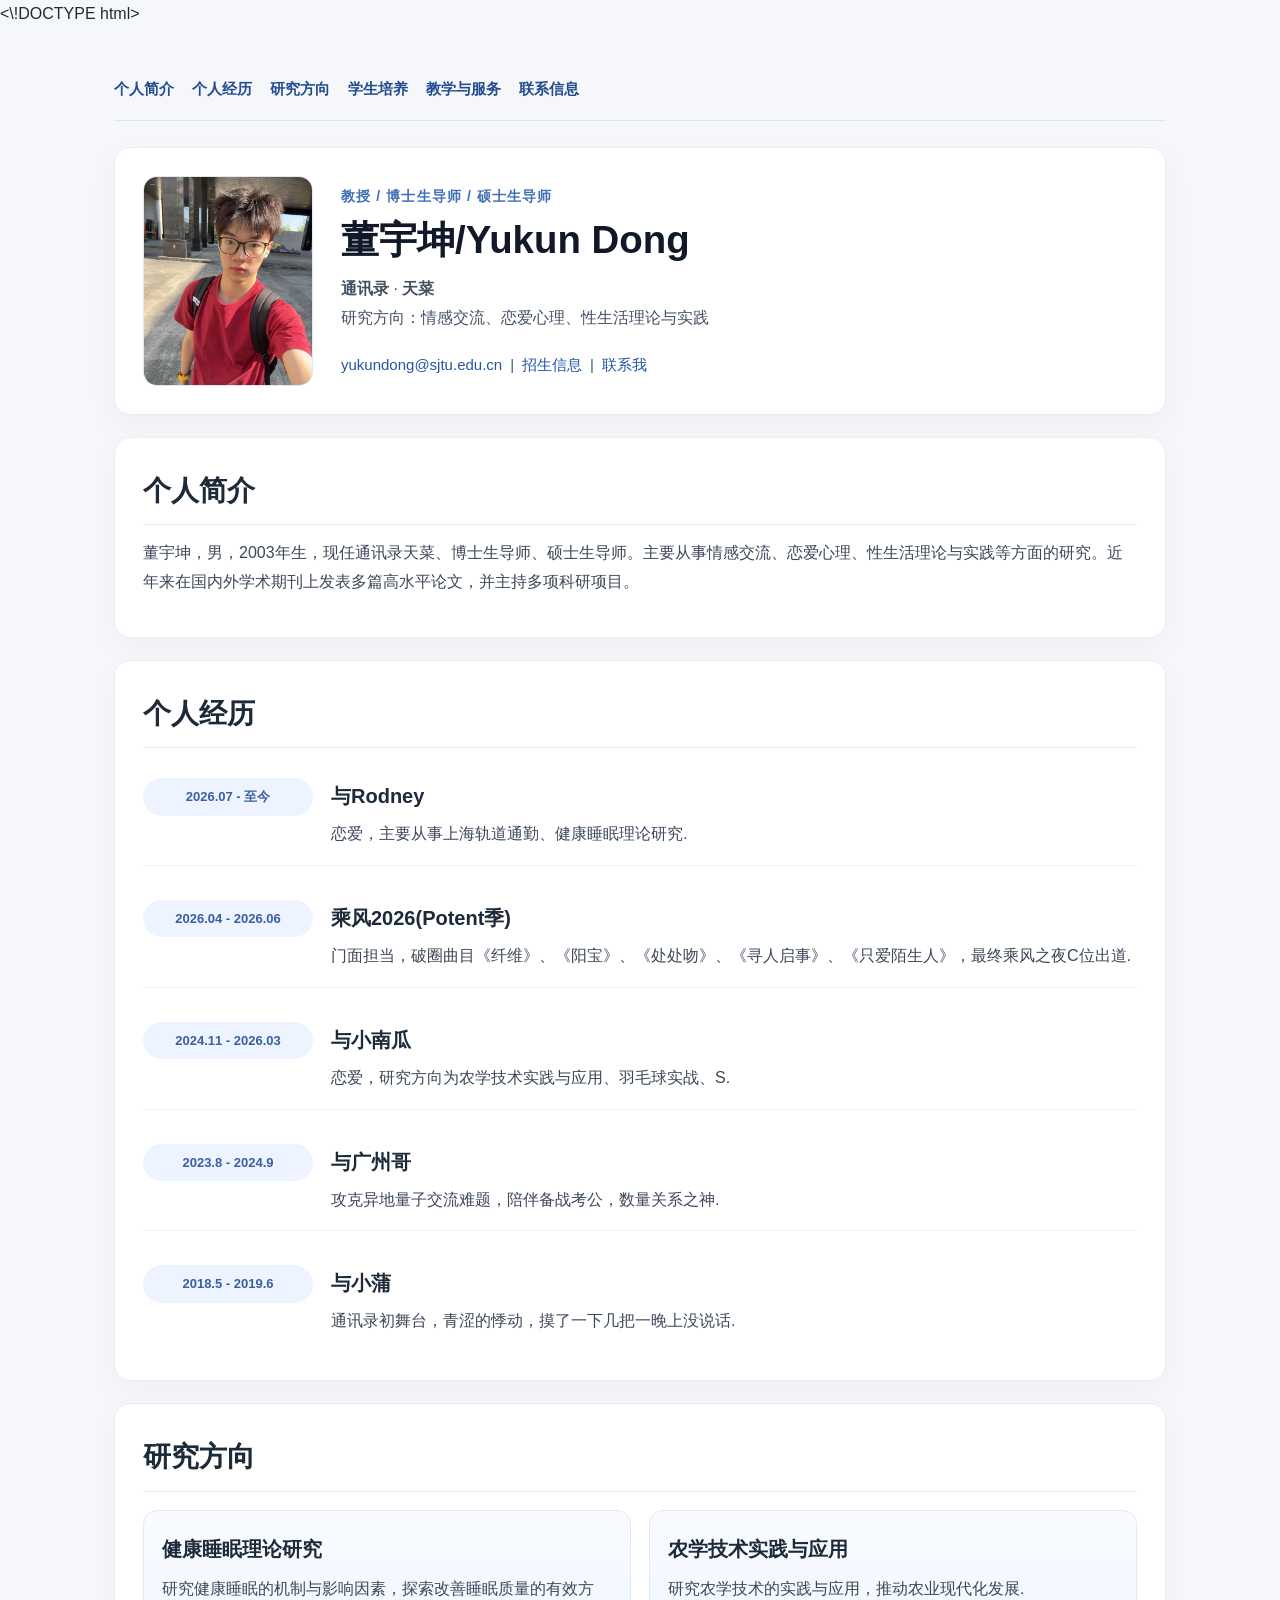
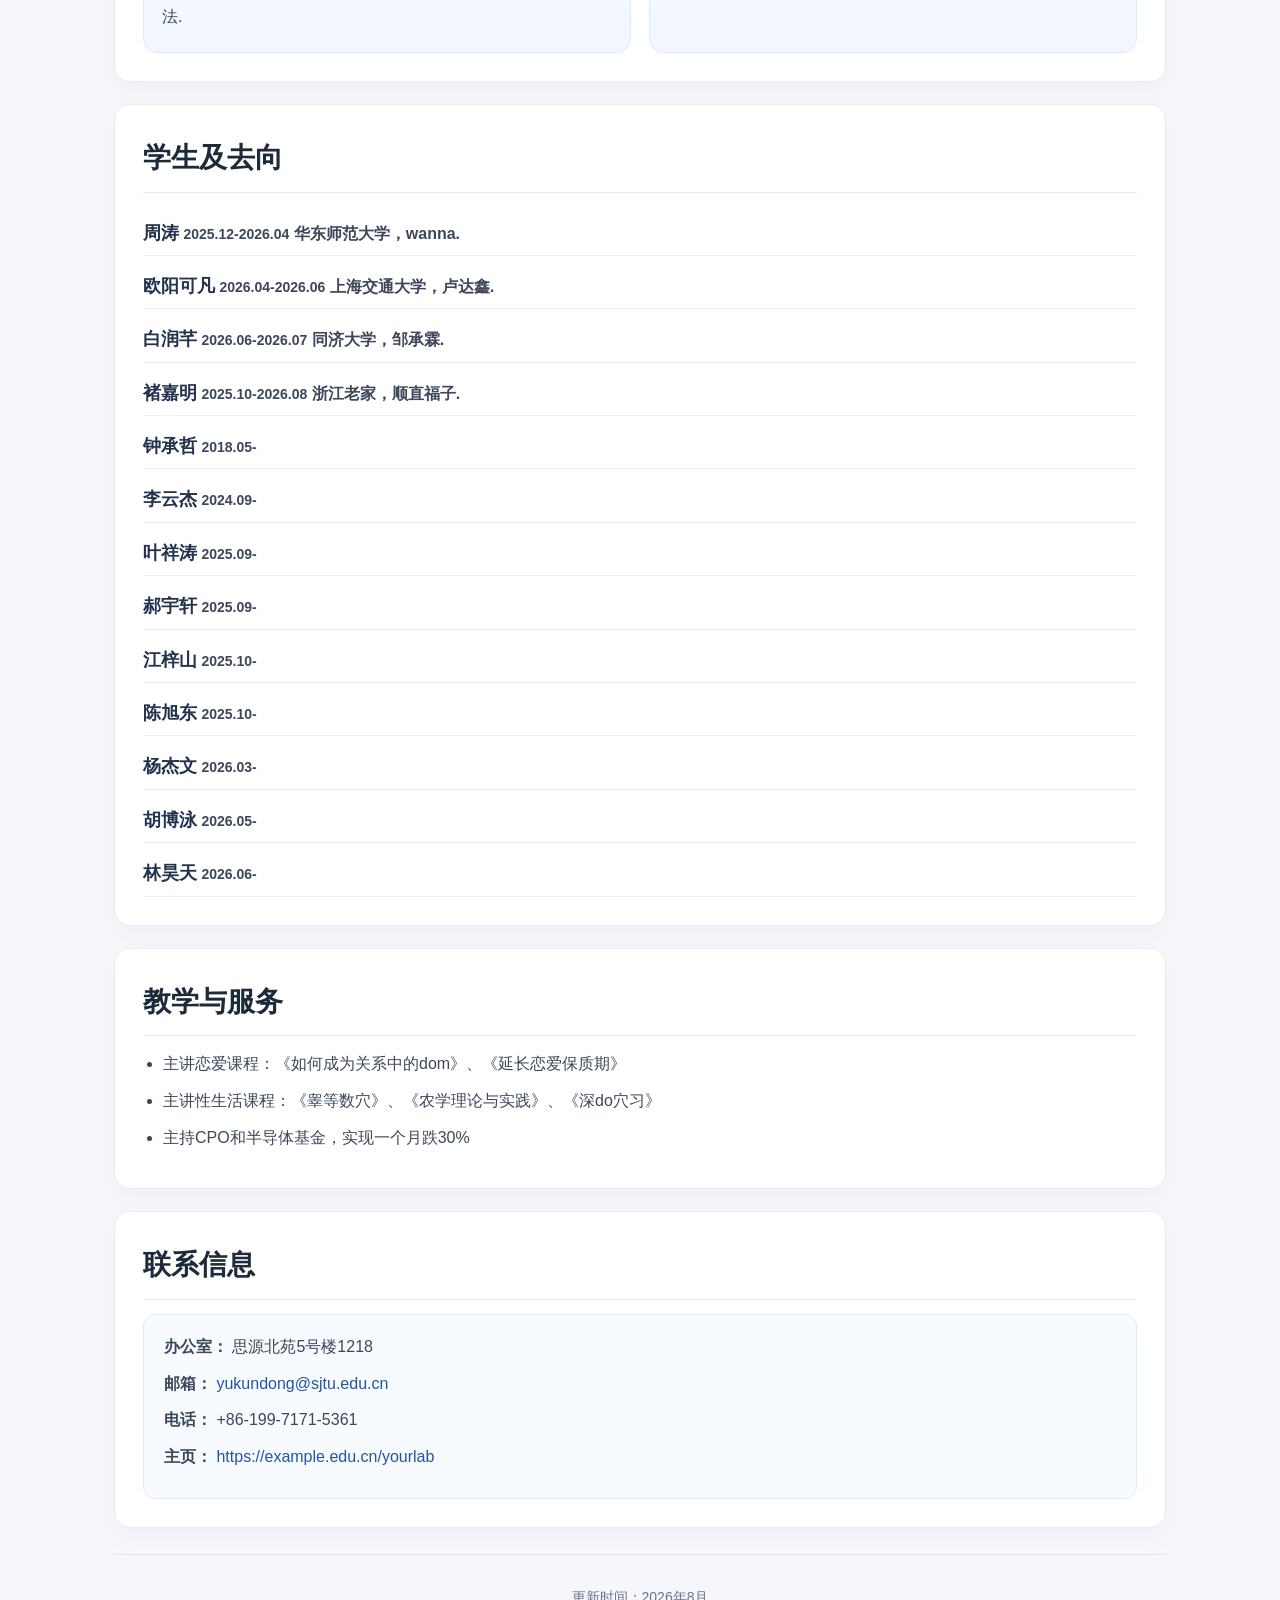
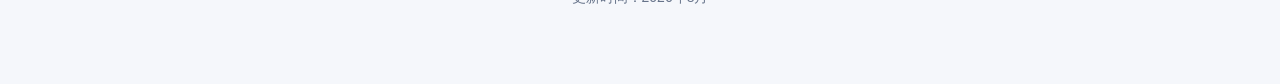
==== index.html @ f05d46c2 "Add files via upload" ====
<\!DOCTYPE html>
<html lang="zh-CN">
<head>
  <meta charset="UTF-8">
  <meta name="viewport" content="width=device-width, initial-scale=1.0">
  <title>导师主页 | 研究生导师</title>
  <link rel="stylesheet" href="style.css">
</head>
<body>
  <div class="container">
    <nav class="main-nav">
      <a href="#about">个人简介</a>
      <a href="#experience">个人经历</a>
      <a href="#research">研究方向</a>
      <a href="#students">学生培养</a>
      <a href="#teaching">教学与服务</a>
      <a href="#contact">联系信息</a>
    </nav>

    <section class="profile" id="about">
      <img src="photo.jpg" class="profile-photo" alt="导师头像">

      <div class="profile-info">
        <p class="profile-tag">教授 / 博士生导师 / 硕士生导师</p>
        <h1>董宇坤/Yukun Dong</h1>
        <p class="profile-meta">
          <strong>通讯录</strong> · <strong>天菜</strong><br>
          研究方向：情感交流、恋爱心理、性生活理论与实践
        </p>

        <div class="profile-links">
          <a href="mailto:your_email@university.edu">yukundong@sjtu.edu.cn</a>
          <span>|</span>
          <a href="#students">招生信息</a>
          <span>|</span>
          <a href="#contact">联系我</a>
        </div>
      </div>
    </section>

    <section class="info-block">
      <h2>个人简介</h2>
      <p>
        董宇坤，男，2003年生，现任通讯录天菜、博士生导师、硕士生导师。主要从事情感交流、恋爱心理、性生活理论与实践等方面的研究。近年来在国内外学术期刊上发表多篇高水平论文，并主持多项科研项目。
      </p>
    </section>

    <section class="info-block" id="experience">
      <h2>个人经历</h2>
      <div class="timeline">
        <div class="timeline-item">
          <span class="timeline-year">2026.07 - 至今</span>
          <div>
            <h3>与Rodney</h3>
            <p>恋爱，主要从事上海轨道通勤、健康睡眠理论研究.</p>
          </div>
        </div>
        <div class="timeline-item">
          <span class="timeline-year">2026.04 - 2026.06</span>
          <div>
            <h3>乘风2026(Potent季)</h3>
            <p>门面担当，破圈曲目《纤维》、《阳宝》、《处处吻》、《寻人启事》、《只爱陌生人》，最终乘风之夜C位出道.</p>
          </div>
        </div>
        <div class="timeline-item">
          <span class="timeline-year">2024.11 - 2026.03</span>
          <div>
            <h3>与小南瓜</h3>
            <p>恋爱，研究方向为农学技术实践与应用、羽毛球实战、S.</p>
          </div>
        </div>
        <div class="timeline-item">
          <span class="timeline-year">2023.8 - 2024.9</span>
          <div>
            <h3>与广州哥</h3>
            <p>攻克异地量子交流难题，陪伴备战考公，数量关系之神.</p>
          </div>
        </div>
        <div class="timeline-item">
          <span class="timeline-year">2018.5 - 2019.6</span>
          <div>
            <h3>与小蒲</h3>
            <p>通讯录初舞台，青涩的悸动，摸了一下几把一晚上没说话.</p>
          </div>
        </div>
      </div>
    </section>

    <section class="info-block" id="research">
      <h2>研究方向</h2>
      <div class="card-grid">
        <article class="card">
          <h3>健康睡眠理论研究</h3>
          <p>研究健康睡眠的机制与影响因素，探索改善睡眠质量的有效方法.</p>
        </article>

        <article class="card">
          <h3>农学技术实践与应用</h3>
          <p>研究农学技术的实践与应用，推动农业现代化发展.</p>
        </article>
      </div>
    </section>

    <section class="info-block" id="students">
      <h2>学生及去向</h2>
      <div class="student-grid">
        <article class="student-card">
          <h3>周涛</h3>
          <p class="student-meta">2025.12-2026.04</p>
          <p class="student-goal">华东师范大学，wanna.</p>
        </article>

        <article class="student-card">
          <h3>欧阳可凡</h3>
          <p class="student-meta">2026.04-2026.06</p>
          <p class="student-goal">上海交通大学，卢达鑫.</p>
        </article>

        <article class="student-card">
          <h3>白润芊</h3>
          <p class="student-meta">2026.06-2026.07</p>
          <p class="student-goal">同济大学，邹承霖.</p>
        </article>

        <article class="student-card">
          <h3>褚嘉明</h3>
          <p class="student-meta">2025.10-2026.08</p>
          <p class="student-goal">浙江老家，顺直福子.</p>
        </article>

        <article class="student-card">
          <h3>钟承哲</h3>
          <p class="student-meta">2018.05-</p>
        </article>

        <article class="student-card">
          <h3>李云杰</h3>
          <p class="student-meta">2024.09-</p>
        </article>

        <article class="student-card">
          <h3>叶祥涛</h3>
          <p class="student-meta">2025.09-</p>
        </article>

        <article class="student-card">
          <h3>郝宇轩</h3>
          <p class="student-meta">2025.09-</p>
        </article>

        <article class="student-card">
          <h3>江梓山</h3>
          <p class="student-meta">2025.10-</p>
        </article>

        <article class="student-card">
          <h3>陈旭东</h3>
          <p class="student-meta">2025.10-</p>
        </article>

        <article class="student-card">
          <h3>杨杰文</h3>
          <p class="student-meta">2026.03-</p>
        </article>
        
        <article class="student-card">
          <h3>胡博泳</h3>
          <p class="student-meta">2026.05-</p>
        </article>

        <article class="student-card">
          <h3>林昊天</h3>
          <p class="student-meta">2026.06-</p>
        </article>


      </div>
    </section>

    <section class="info-block" id="teaching">
      <h2>教学与服务</h2>
      <ul class="plain-list">
        <li>主讲恋爱课程：《如何成为关系中的dom》、《延长恋爱保质期》</li>
        <li>主讲性生活课程：《睾等数穴》、《农学理论与实践》、《深do穴习》</li>
        <li>主持CPO和半导体基金，实现一个月跌30%</li>
      </ul>
    </section>

    <section class="info-block" id="contact">
      <h2>联系信息</h2>
      <div class="contact-box">
        <p><strong>办公室：</strong> 思源北苑5号楼1218</p>
        <p><strong>邮箱：</strong> <a href="mailto:your_email@university.edu">yukundong@sjtu.edu.cn</a></p>
        <p><strong>电话：</strong> +86-199-7171-5361</p>
        <p><strong>主页：</strong> <a href="#about">https://example.edu.cn/yourlab</a></p>
      </div>
    </section>

    <footer>
      <p>更新时间：2026年8月</p>
    </footer>
  </div>
</body>
</HTML
---- style.css ----
* {
    box-sizing: border-box;
}

html {
    scroll-behavior: smooth;
}

body {
    margin: 0;
    font-family: Arial, "Helvetica Neue", "Microsoft YaHei", sans-serif;
    background: #f5f7fb;
    color: #232a36;
    line-height: 1.8;
}

.container {
    max-width: 1100px;
    margin: 0 auto;
    padding: 32px 24px 60px;
}

.main-nav {
    display: flex;
    flex-wrap: wrap;
    gap: 12px 18px;
    padding: 14px 0 18px;
    margin-bottom: 26px;
    border-bottom: 1px solid #dfe5ee;
}

.main-nav a {
    color: #234d8f;
    text-decoration: none;
    font-size: 15px;
    font-weight: 600;
}

.main-nav a:hover {
    text-decoration: underline;
}

.profile {
    display: flex;
    align-items: center;
    gap: 28px;
    background: #ffffff;
    border: 1px solid #e7edf5;
    border-radius: 16px;
    padding: 28px;
    box-shadow: 0 10px 30px rgba(20, 35, 61, 0.04);
}

.profile-photo {
    width: 170px;
    height: 210px;
    object-fit: cover;
    border-radius: 14px;
    border: 1px solid #dde7f5;
    background: #edf1f7;
    flex-shrink: 0;
}

.profile-info {
    flex: 1;
}

.profile-tag {
    margin: 0 0 8px;
    color: #3f6fb6;
    font-size: 14px;
    letter-spacing: 0.08em;
    font-weight: 700;
    text-transform: uppercase;
}

.profile-info h1 {
    margin: 0;
    font-size: clamp(32px, 3vw, 46px);
    line-height: 1.2;
    color: #111827;
}

.profile-meta {
    margin: 12px 0 0;
    color: #445063;
    font-size: 16px;
}

.profile-links {
    margin-top: 18px;
    display: flex;
    flex-wrap: wrap;
    align-items: center;
    gap: 8px;
    color: #3c597c;
     font-size: 15px;
}

.profile-links a {
    color: #2455a4;
    text-decoration: none;
}

.profile-links a:hover {
    text-decoration: underline;
}

.info-block {
    background: #ffffff;
    border: 1px solid #e7edf5;
    border-radius: 16px;
    padding: 28px;
    margin-top: 22px;
    box-shadow: 0 10px 30px rgba(20, 35, 61, 0.03);
}

.info-block h2 {
    margin: 0 0 14px;
    font-size: 28px;
    color: #1d2a39;
    padding-bottom: 8px;
    border-bottom: 1px solid #e5ebf4;
}

.info-block p {
    margin: 0 0 12px;
    color: #3c4759;
}

.timeline {
    display: grid;
    gap: 18px;
}

.timeline-item {
    display: grid;
    grid-template-columns: 170px 1fr;
    gap: 18px;
    align-items: start;
    padding: 16px 0;
    border-bottom: 1px solid #edf1f6;
}

.timeline-item:last-child {
    border-bottom: none;
}

.timeline-year {
    font-weight: 700;
    color: #3b5f9f;
    background: #edf4ff;
    border-radius: 999px;
    display: inline-block;
    padding: 7px 12px;
    font-size: 13px;
    text-align: center;
}

.timeline-item h3 {
    margin: 0 0 6px;
    font-size: 20px;
    color: #1d2a39;
}

.timeline-item p {
    margin: 0;
}

.card-grid {
    display: grid;
    grid-template-columns: repeat(2, minmax(240px, 1fr));
    gap: 18px;
    margin-top: 18px;
}

.card {
    background: linear-gradient(180deg, #f9fbff 0%, #f1f6ff 100%);
    border: 1px solid #dfeaf9;
    border-radius: 14px;
    padding: 20px 18px;
}

.card h3 {
    margin: 0 0 8px;
    color: #1d2a39;
    font-size: 20px;
}

.card p {
    margin: 0;
}

.tag-group {
    display: flex;
    flex-wrap: wrap;
    gap: 10px;
    margin-top: 20px;
}

.tag {
    background: #eef5ff;
    color: #2b528d;
    border: 1px solid #d7e7ff;
    border-radius: 999px;
    padding: 6px 12px;
    font-size: 14px;
    font-weight: 600;
}

.student-grid {
    display: flex;
    flex-direction: column;
    gap: 8px;
    margin-top: 18px;
}

.student-card {
    background: transparent;
    border: none;
    border-bottom: 1px solid #edf1f6;
    border-radius: 0;
    padding: 6px 0;
    display: block;
}

.student-card h3 {
    display: inline;
    margin: 0;
    font-size: 18px;
    color: #22324f;
}

.student-meta {
    display: inline;
    margin: 0 0 0 6px;
    color: #5672a5;
    font-weight: 700;
    font-size: 14px;
}

.student-card p {
    display: inline;
    margin: 0;
    color: #3c4759;
}

.student-goal {
    color: #1d3b6d;
    font-weight: 700;
}

.plain-list {
    margin: 0;
    padding-left: 20px;
    color: #3c4759;
}

.plain-list li {
    margin-bottom: 8px;
}

.contact-box {
    background: #f7faff;
    border: 1px solid #dfeaf9;
    border-radius: 12px;
    padding: 18px 20px;
}

.contact-box p {
    margin: 0 0 8px;
}

.contact-box a {
    color: #2455a4;
    text-decoration: none;
}

.contact-box a:hover {
    text-decoration: underline;
}

footer {
    margin-top: 26px;
    padding-top: 16px;
    border-top: 1px solid #dde5f0;
    text-align: center;
    color: #66738a;
    font-size: 14px;
}

@media (max-width: 700px) {
    .container {
        padding: 20px 16px 40px;
    }

    .profile {
        flex-direction: column;
        align-items: flex-start;
        padding: 20px;
    }

    .profile-photo {
        width: 140px;
        height: 170px;
    }

    .timeline-item {
        grid-template-columns: 1fr;
        gap: 10px;
    }

    .card-grid {
        grid-template-columns: 1fr;
    }

    .student-card {
        display: block;
    }

    .main-nav {
        gap: 8px 12px;
    }
}
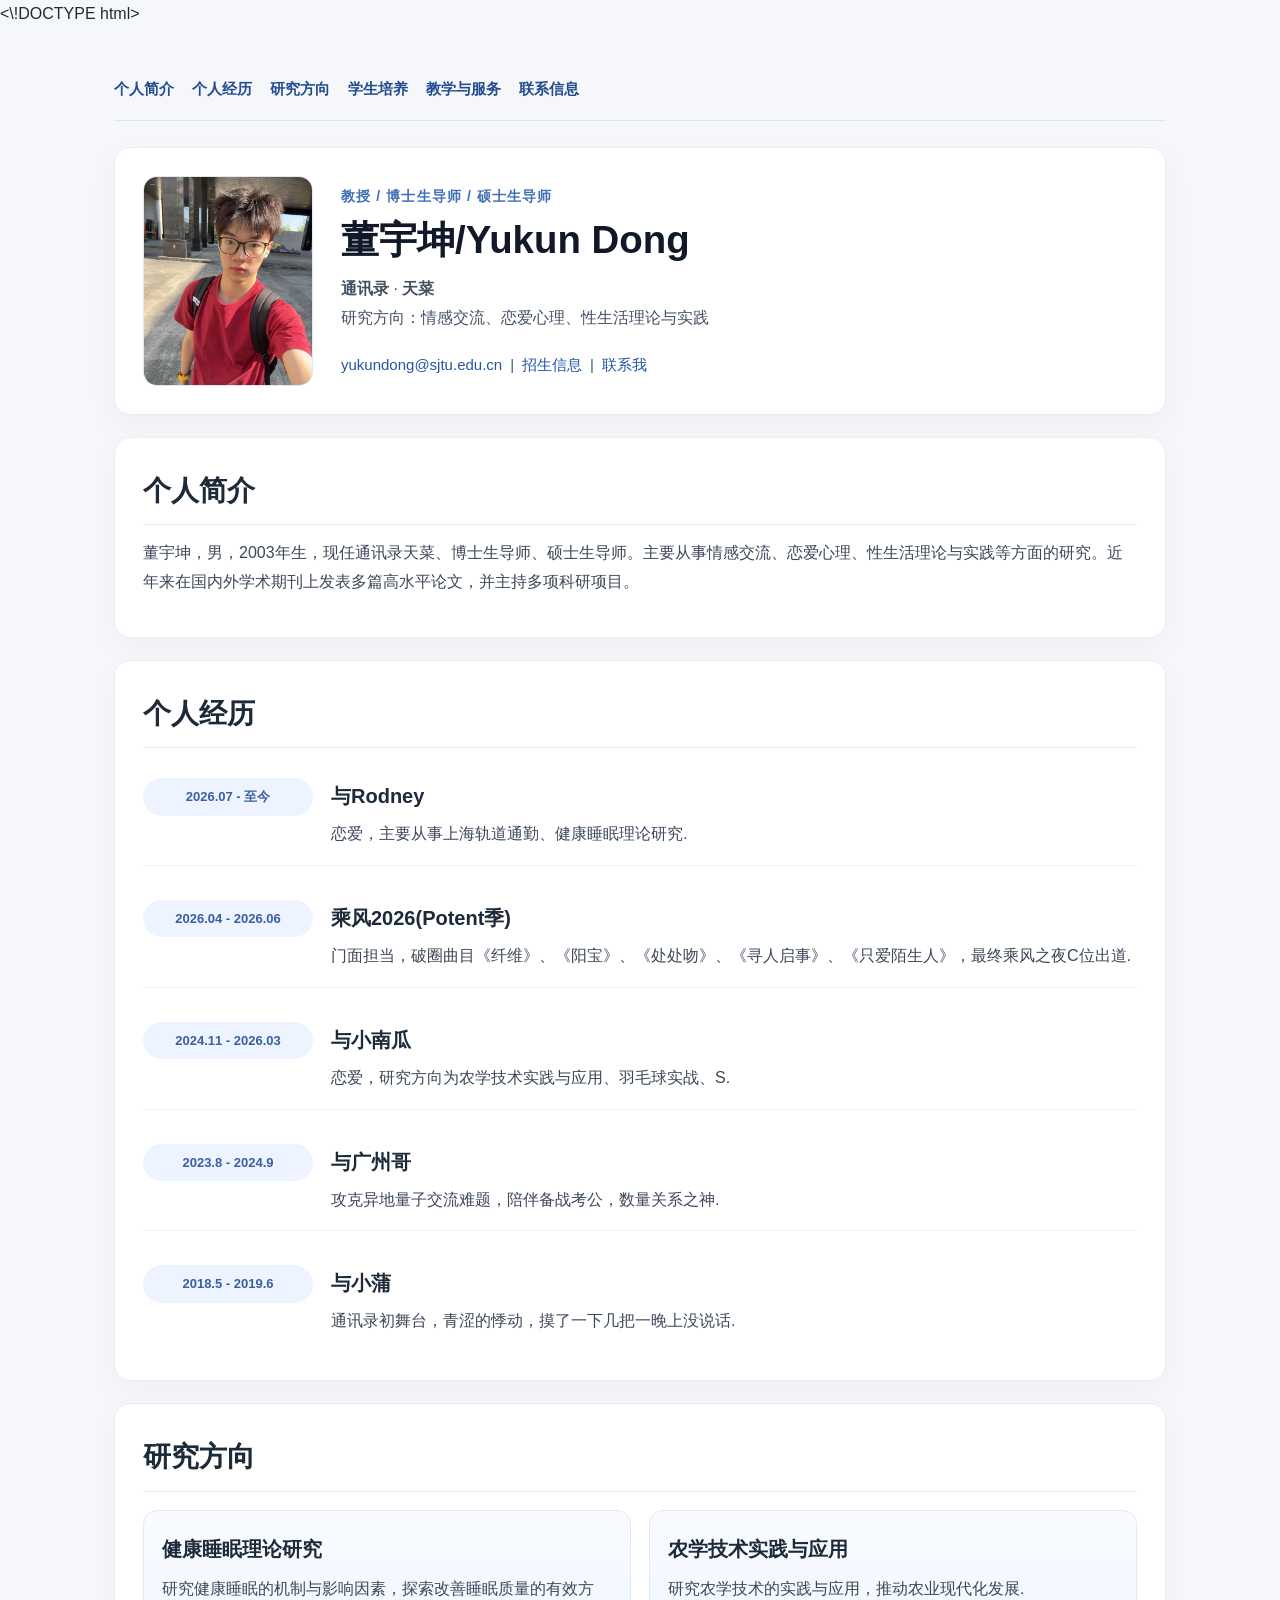
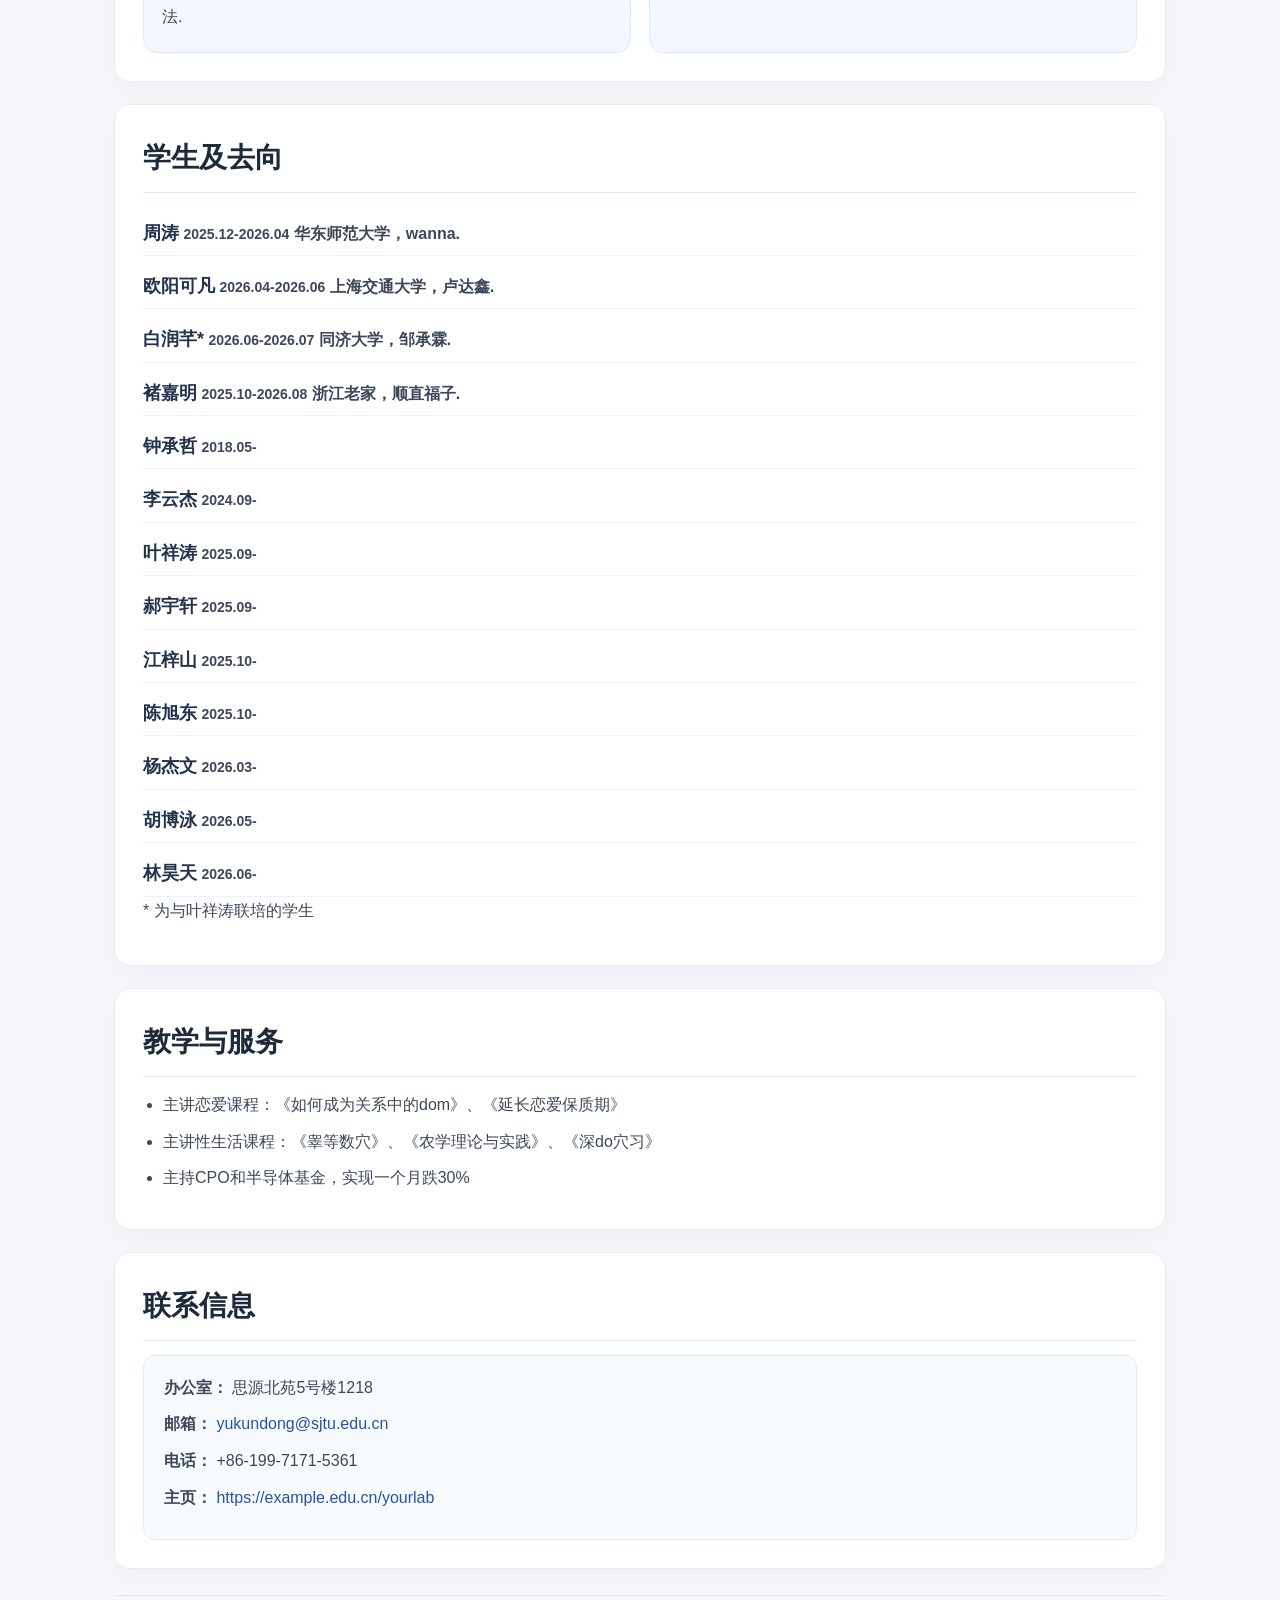
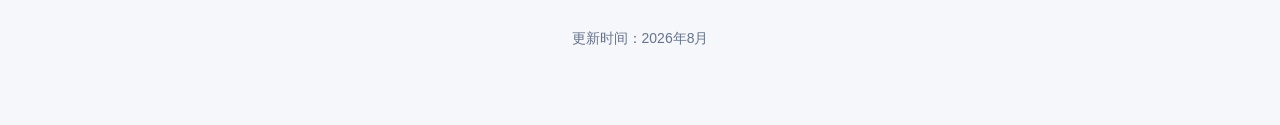
==== commit 23764199: "Add files via upload" ====
--- a/index.html
+++ b/index.html
@@ -117,7 +117,7 @@
         </article>
 
         <article class="student-card">
-          <h3>白润芊</h3>
+          <h3>白润芊*</h3>
           <p class="student-meta">2026.06-2026.07</p>
           <p class="student-goal">同济大学，邹承霖.</p>
         </article>
@@ -173,8 +173,8 @@
           <p class="student-meta">2026.06-</p>
         </article>
 
-
-      </div>
+      </div>
+      <p class="student-note">* 为与叶祥涛联培的学生</p>
     </section>
 
     <section class="info-block" id="teaching">
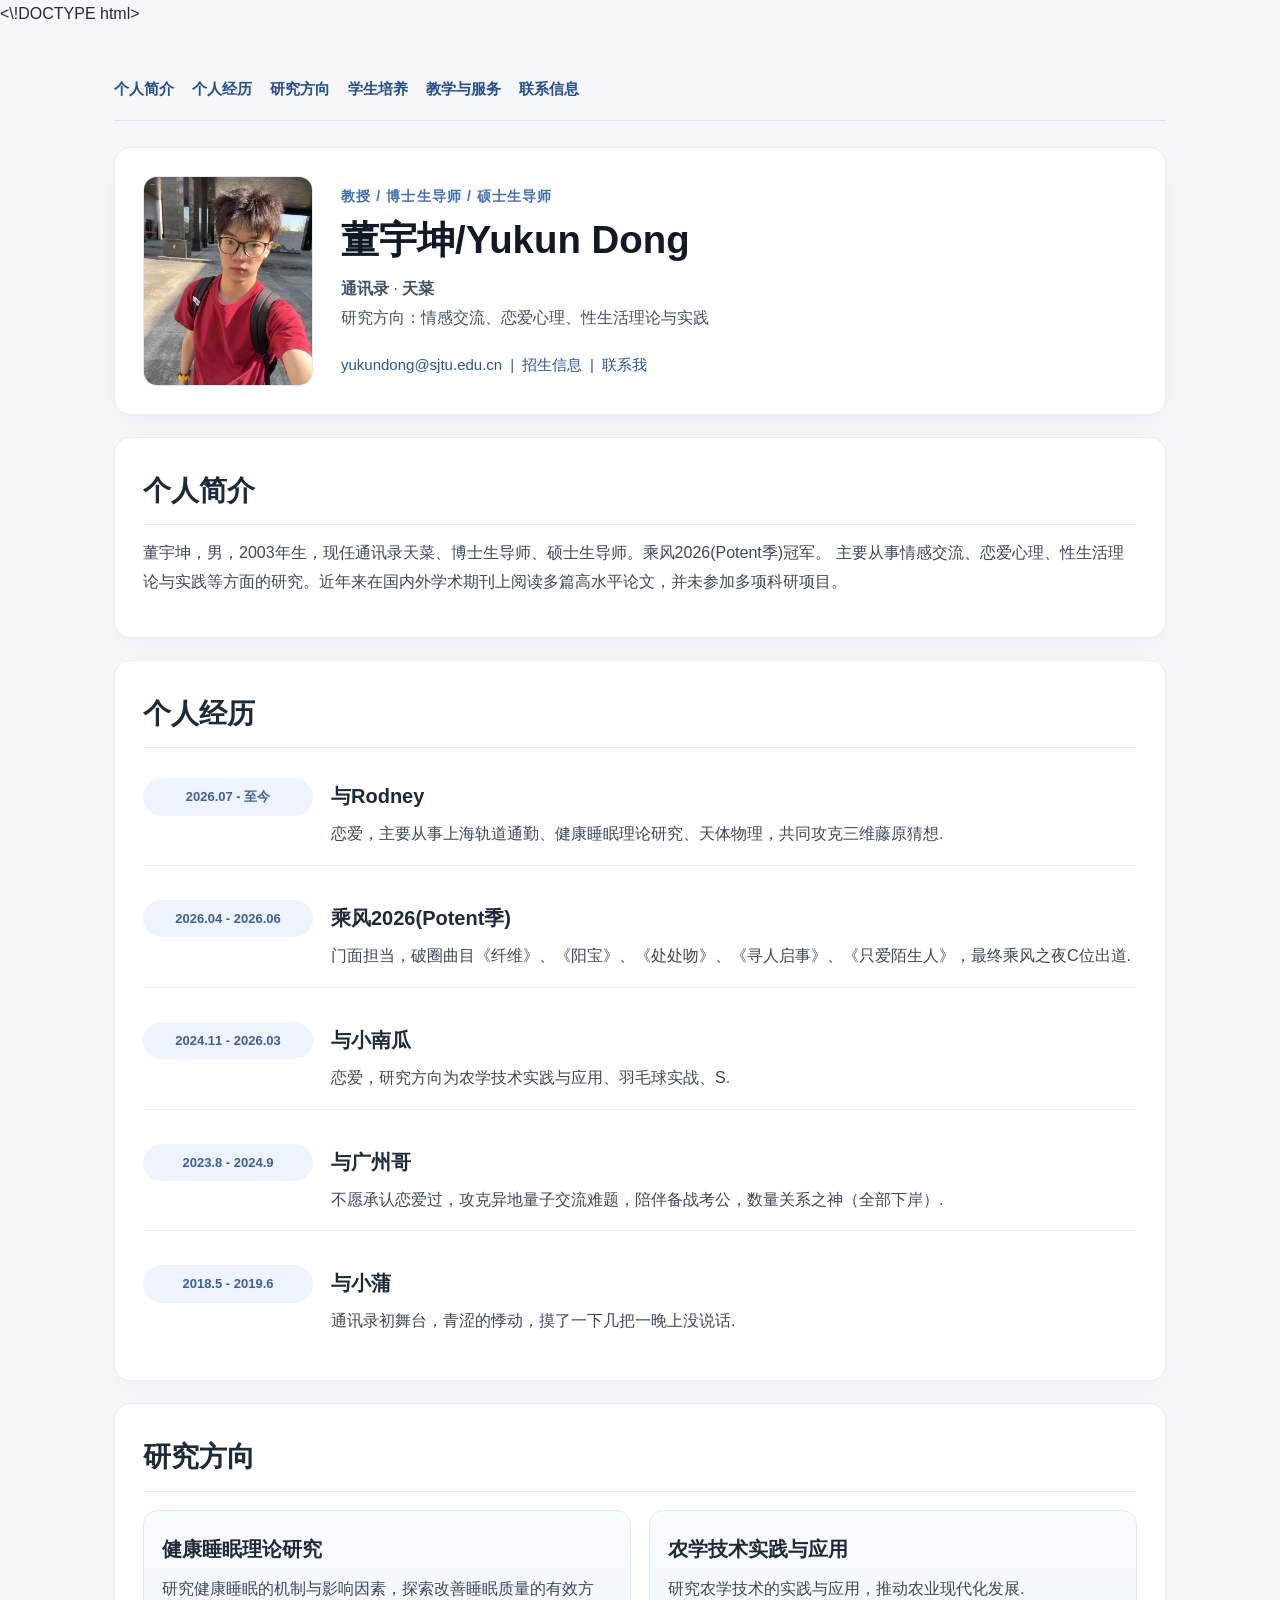
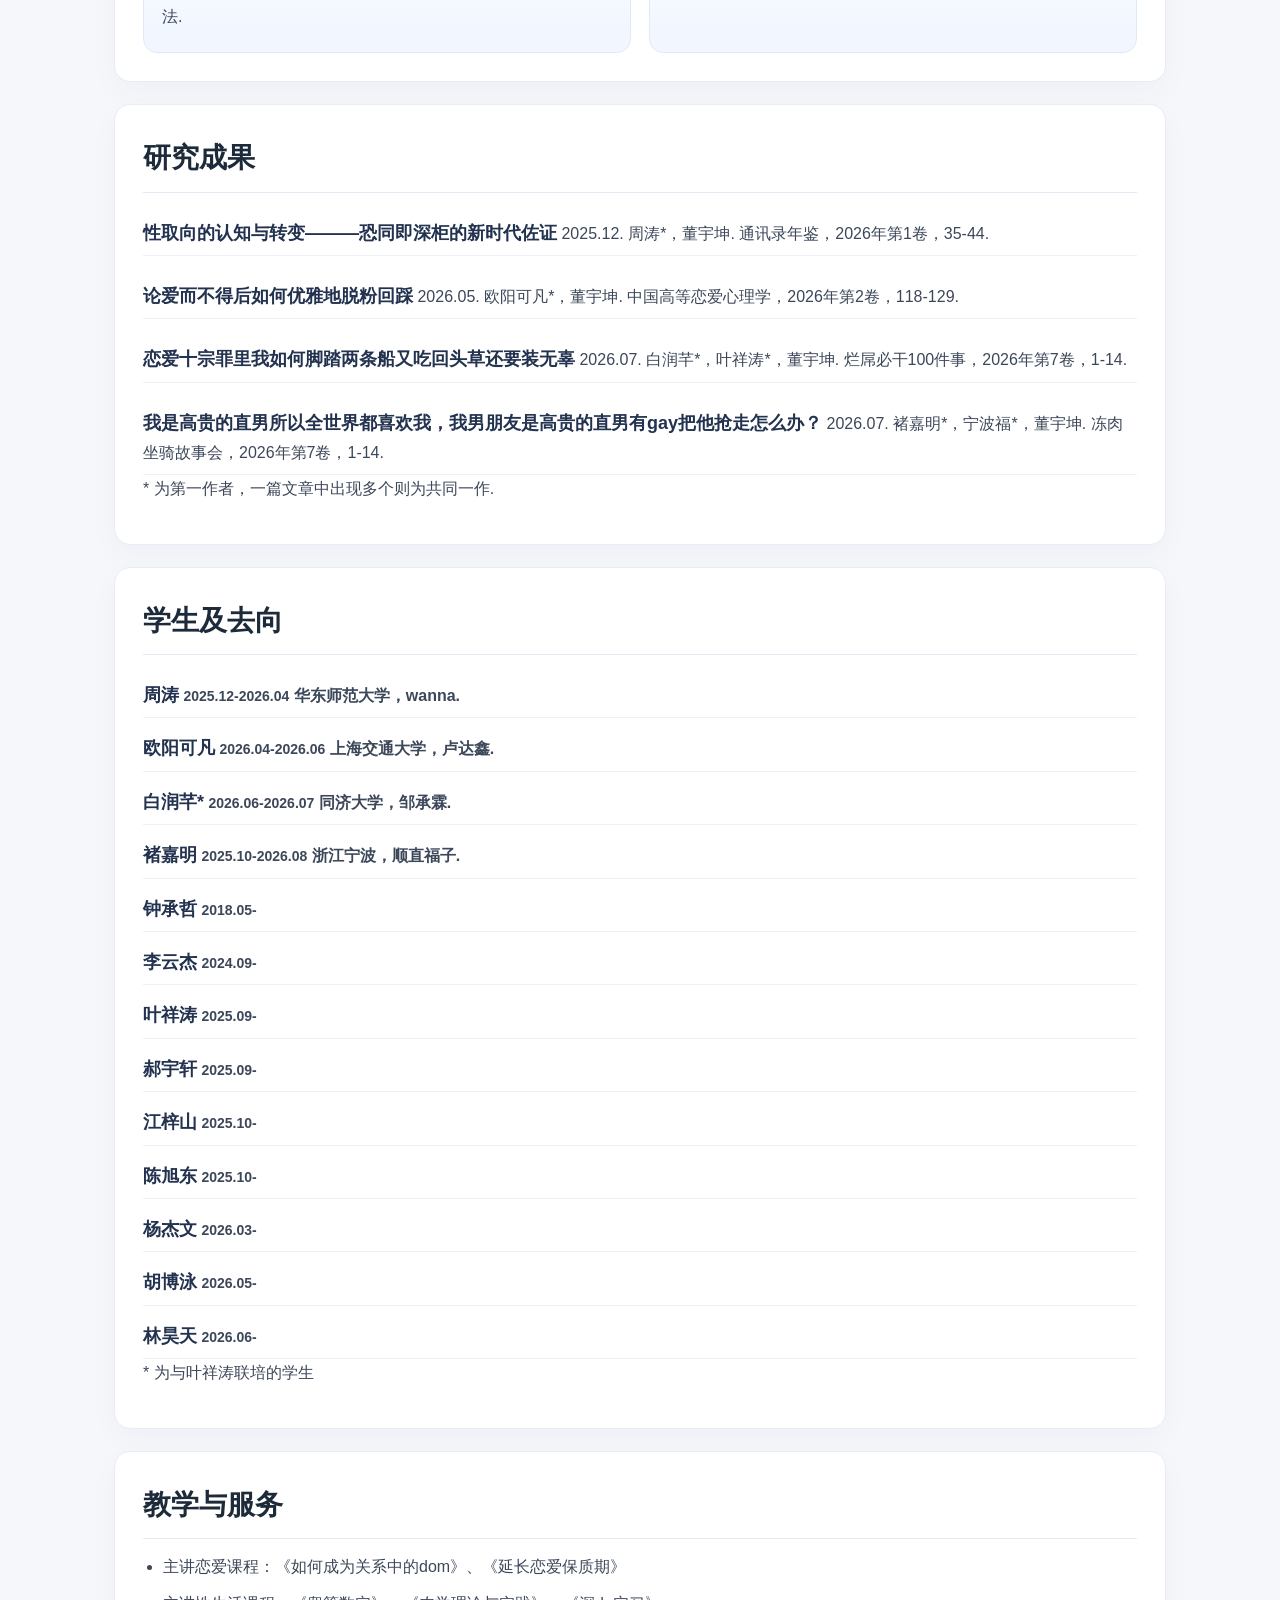
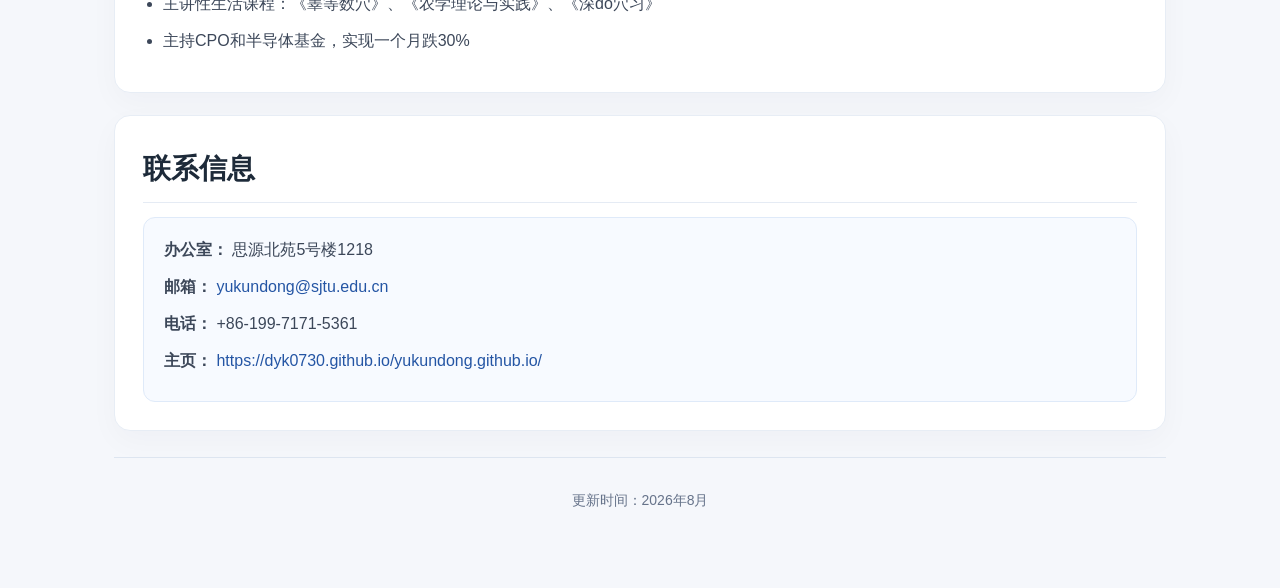
==== commit 719506f1: "Add files via upload" ====
--- a/index.html
+++ b/index.html
@@ -41,7 +41,8 @@
     <section class="info-block">
       <h2>个人简介</h2>
       <p>
-        董宇坤，男，2003年生，现任通讯录天菜、博士生导师、硕士生导师。主要从事情感交流、恋爱心理、性生活理论与实践等方面的研究。近年来在国内外学术期刊上发表多篇高水平论文，并主持多项科研项目。
+        董宇坤，男，2003年生，现任通讯录天菜、博士生导师、硕士生导师。乘风2026(Potent季)冠军。
+        主要从事情感交流、恋爱心理、性生活理论与实践等方面的研究。近年来在国内外学术期刊上阅读多篇高水平论文，并未参加多项科研项目。
       </p>
     </section>
 
@@ -52,7 +53,7 @@
           <span class="timeline-year">2026.07 - 至今</span>
           <div>
             <h3>与Rodney</h3>
-            <p>恋爱，主要从事上海轨道通勤、健康睡眠理论研究.</p>
+            <p>恋爱，主要从事上海轨道通勤、健康睡眠理论研究、天体物理，共同攻克三维藤原猜想.</p>
           </div>
         </div>
         <div class="timeline-item">
@@ -73,7 +74,7 @@
           <span class="timeline-year">2023.8 - 2024.9</span>
           <div>
             <h3>与广州哥</h3>
-            <p>攻克异地量子交流难题，陪伴备战考公，数量关系之神.</p>
+            <p>不愿承认恋爱过，攻克异地量子交流难题，陪伴备战考公，数量关系之神（全部下岸）.</p>
           </div>
         </div>
         <div class="timeline-item">
@@ -101,6 +102,50 @@
       </div>
     </section>
 
+
+    <section class="info-block" id="students">
+      <h2>研究成果</h2>
+      <div class="student-grid">
+        <article class="student-card">
+          <h3>性取向的认知与转变———恐同即深柜的新时代佐证</h3>
+          <p class="time">2025.12.</p>
+          <p class="author">周涛*，董宇坤.</p>
+          <p>通讯录年鉴，2026年第1卷，35-44.</p>
+        </article>
+    </div>
+
+      <div class="student-grid">
+        <article class="student-card">
+          <h3>论爱而不得后如何优雅地脱粉回踩</h3>
+          <p class="time">2026.05.</p>
+          <p class="author">欧阳可凡*，董宇坤.</p>
+          <p>中国高等恋爱心理学，2026年第2卷，118-129.</p>
+        </article>
+    </div>
+
+    <div class="student-grid">
+        <article class="student-card">
+          <h3>恋爱十宗罪里我如何脚踏两条船又吃回头草还要装无辜</h3>
+          <p class="time">2026.07.</p>
+          <p class="author">白润芊*，叶祥涛*，董宇坤.</p>
+          <p>烂屌必干100件事，2026年第7卷，1-14.</p>
+        </article>
+    </div>
+
+    <div class="student-grid">
+        <article class="student-card">
+          <h3>我是高贵的直男所以全世界都喜欢我，我男朋友是高贵的直男有gay把他抢走怎么办？</h3>
+          <p class="time">2026.07.</p>
+          <p class="author">褚嘉明*，宁波福*，董宇坤.</p>
+          <p>冻肉坐骑故事会，2026年第7卷，1-14.</p>
+        </article>
+    </div>
+          <p class="student-note">* 为第一作者，一篇文章中出现多个则为共同一作.</p>
+    
+    </section>
+
+
+
     <section class="info-block" id="students">
       <h2>学生及去向</h2>
       <div class="student-grid">
@@ -125,7 +170,7 @@
         <article class="student-card">
           <h3>褚嘉明</h3>
           <p class="student-meta">2025.10-2026.08</p>
-          <p class="student-goal">浙江老家，顺直福子.</p>
+          <p class="student-goal">浙江宁波，顺直福子.</p>
         </article>
 
         <article class="student-card">
@@ -192,7 +237,7 @@
         <p><strong>办公室：</strong> 思源北苑5号楼1218</p>
         <p><strong>邮箱：</strong> <a href="mailto:your_email@university.edu">yukundong@sjtu.edu.cn</a></p>
         <p><strong>电话：</strong> +86-199-7171-5361</p>
-        <p><strong>主页：</strong> <a href="#about">https://example.edu.cn/yourlab</a></p>
+        <p><strong>主页：</strong> <a href="#about">https://dyk0730.github.io/yukundong.github.io/</a></p>
       </div>
     </section>
 
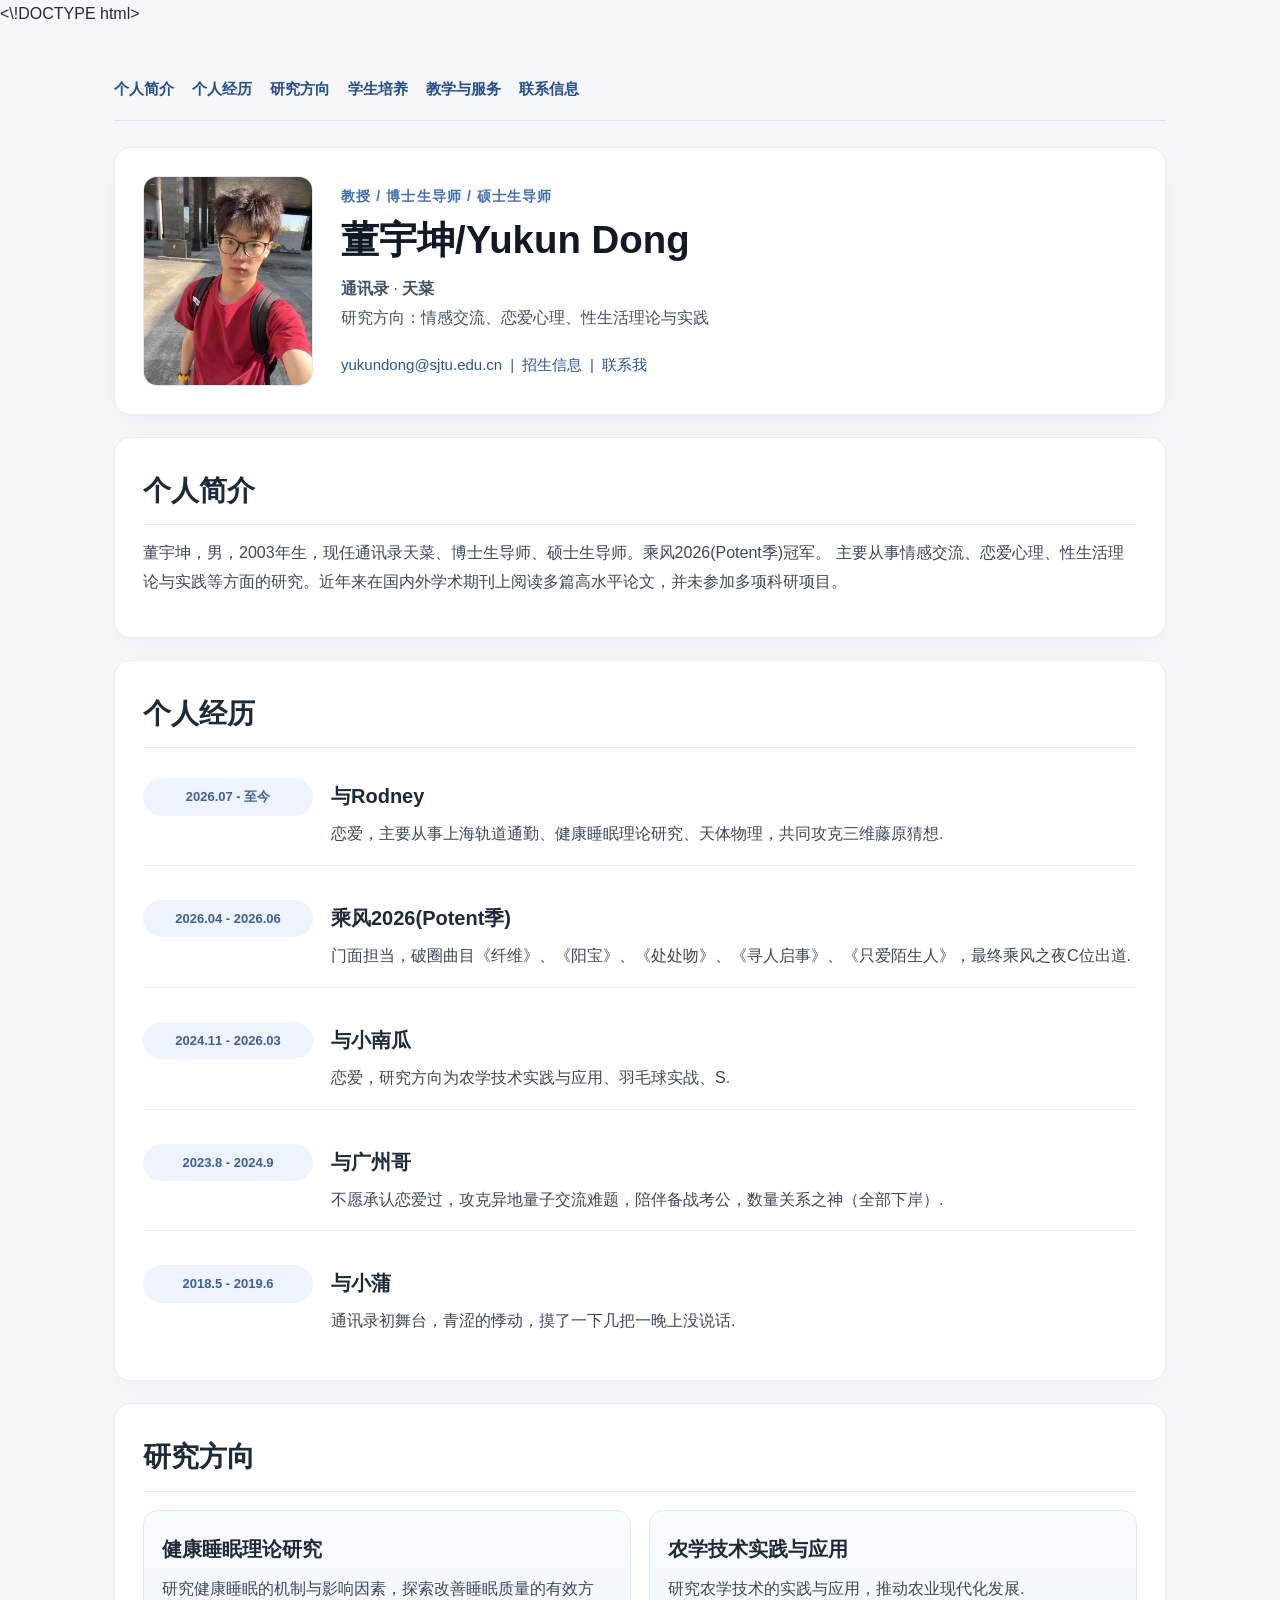
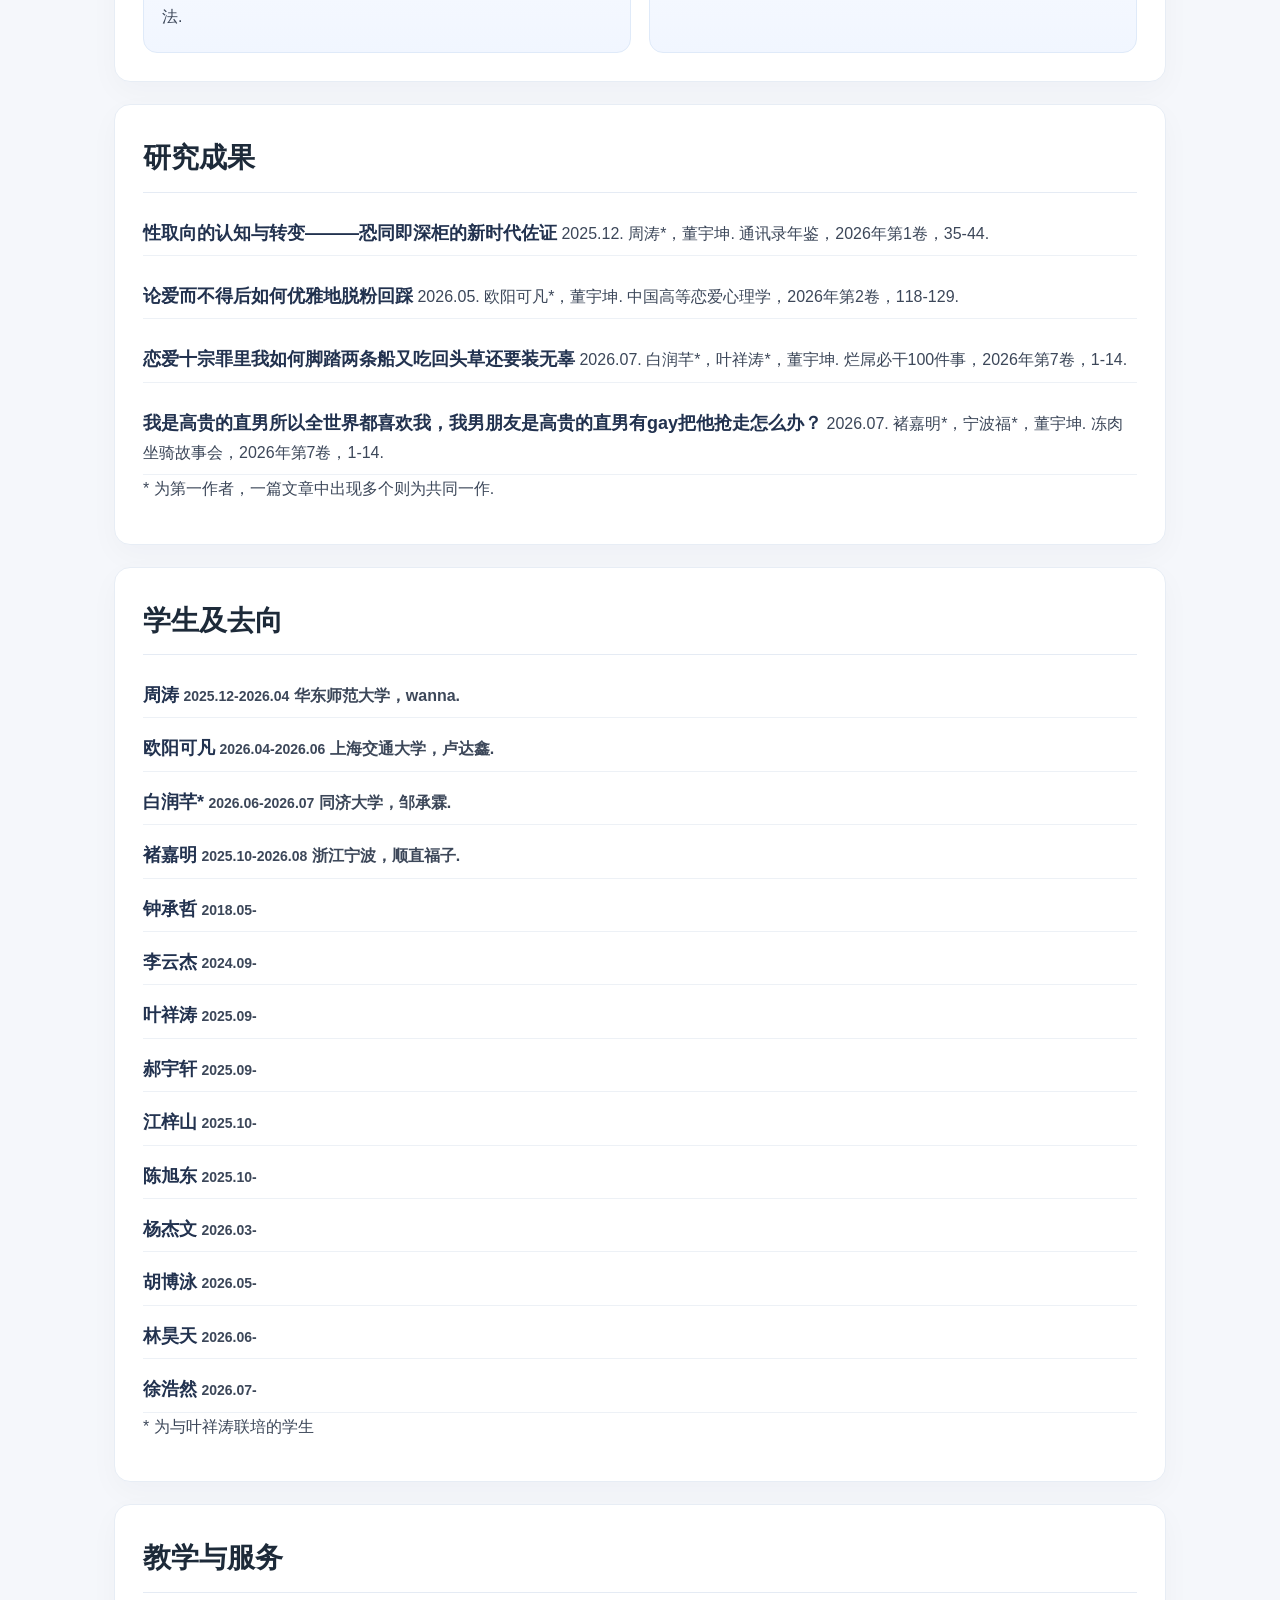
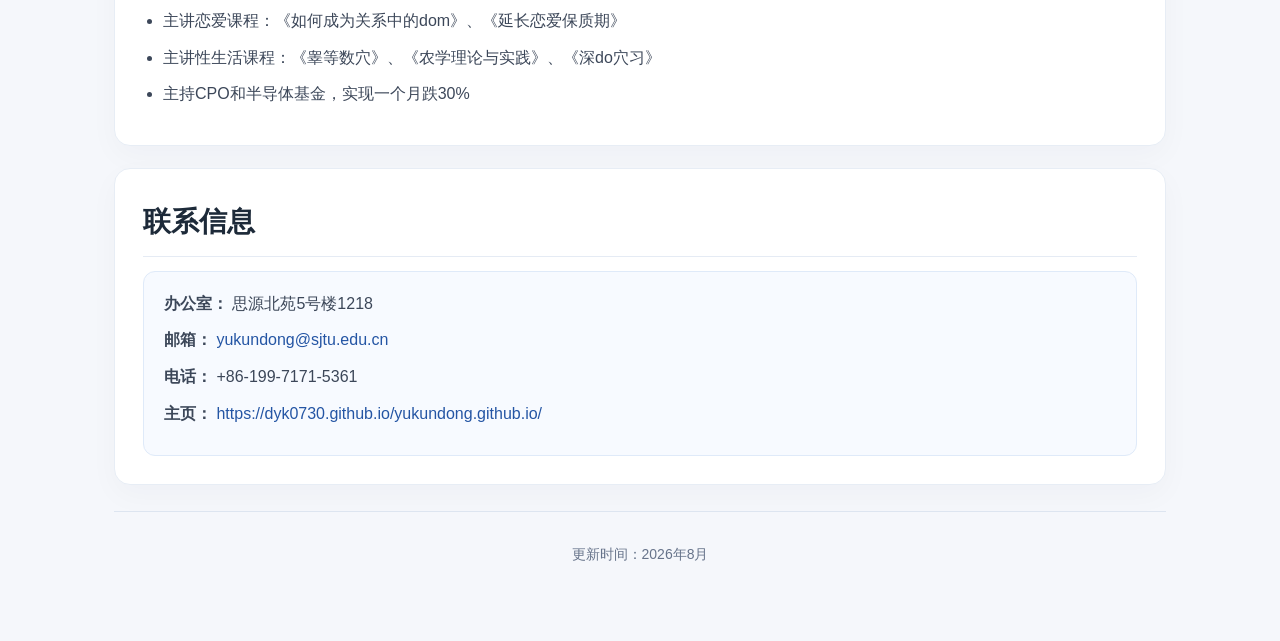
==== commit 814af9b9: "Add files via upload" ====
--- a/index.html
+++ b/index.html
@@ -218,6 +218,11 @@
           <p class="student-meta">2026.06-</p>
         </article>
 
+        <article class="student-card">
+          <h3>徐浩然</h3>
+          <p class="student-meta">2026.07-</p>
+        </article>
+
       </div>
       <p class="student-note">* 为与叶祥涛联培的学生</p>
     </section>
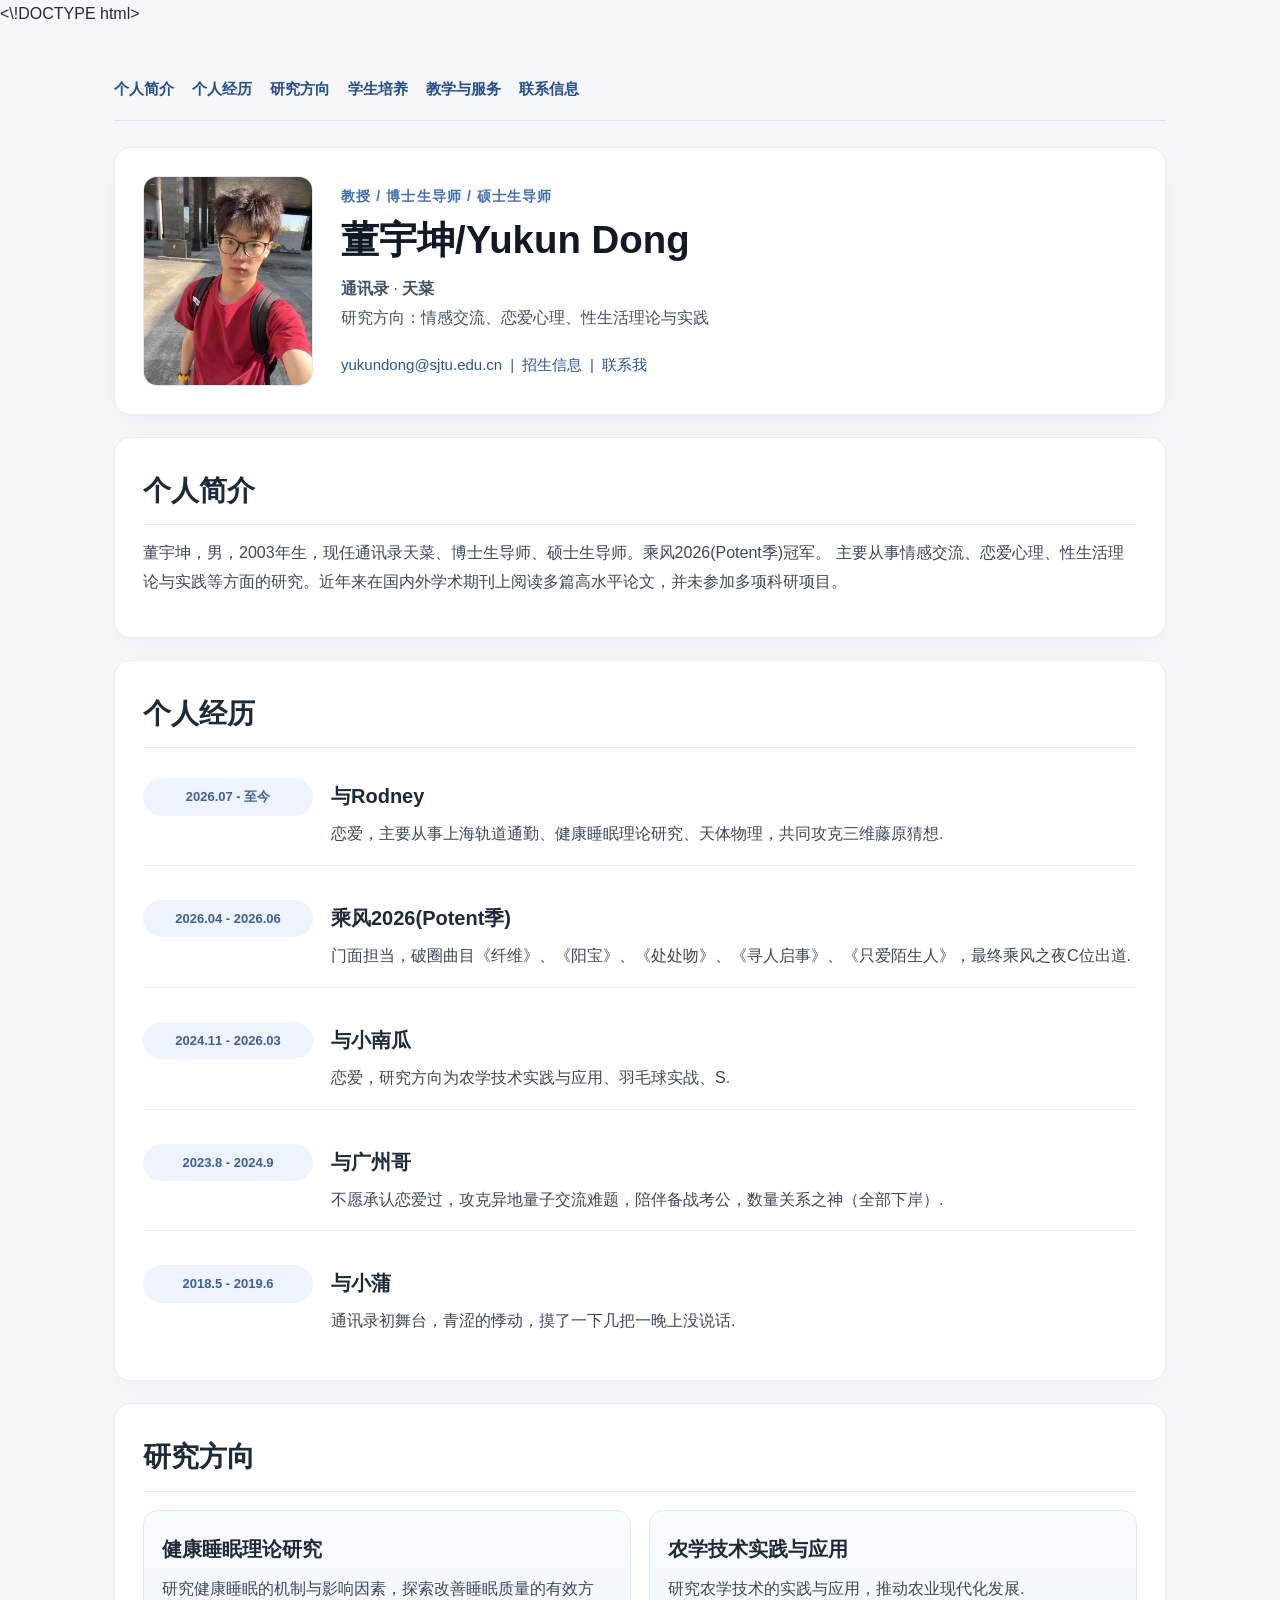
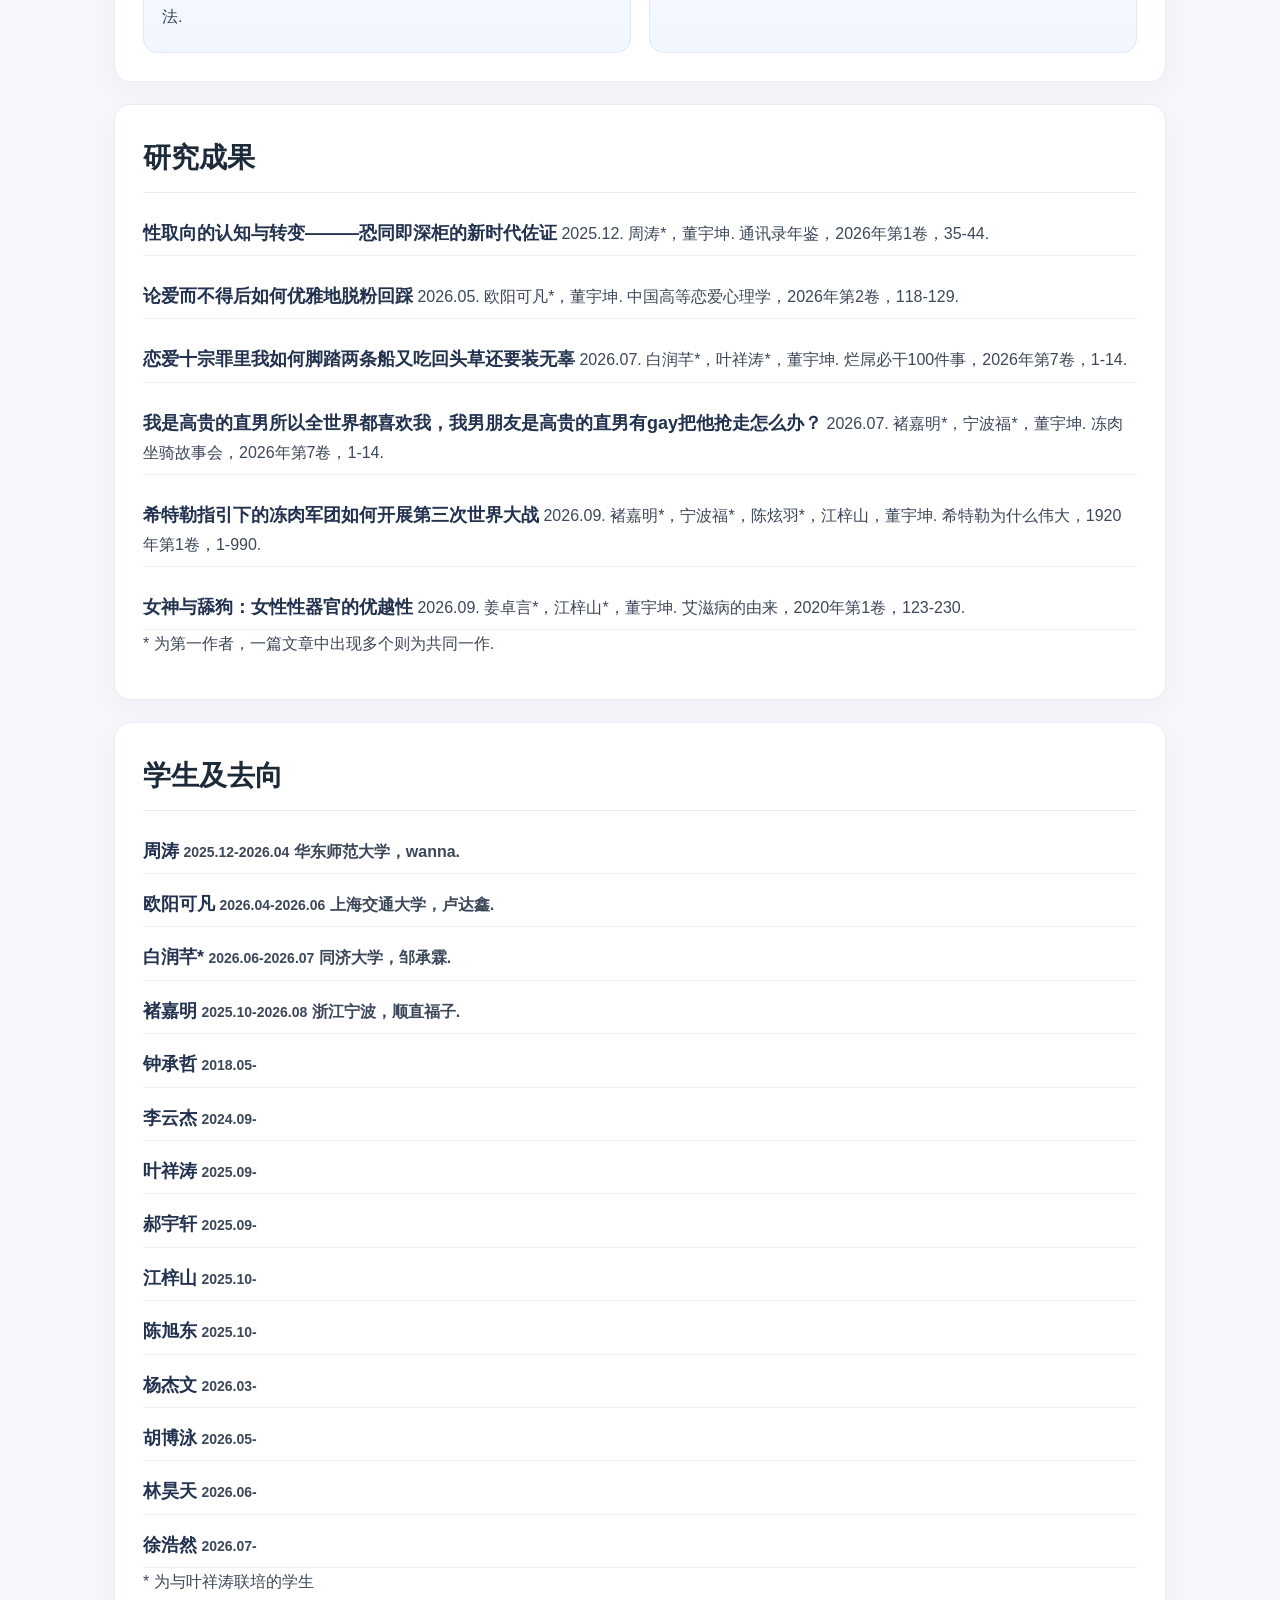
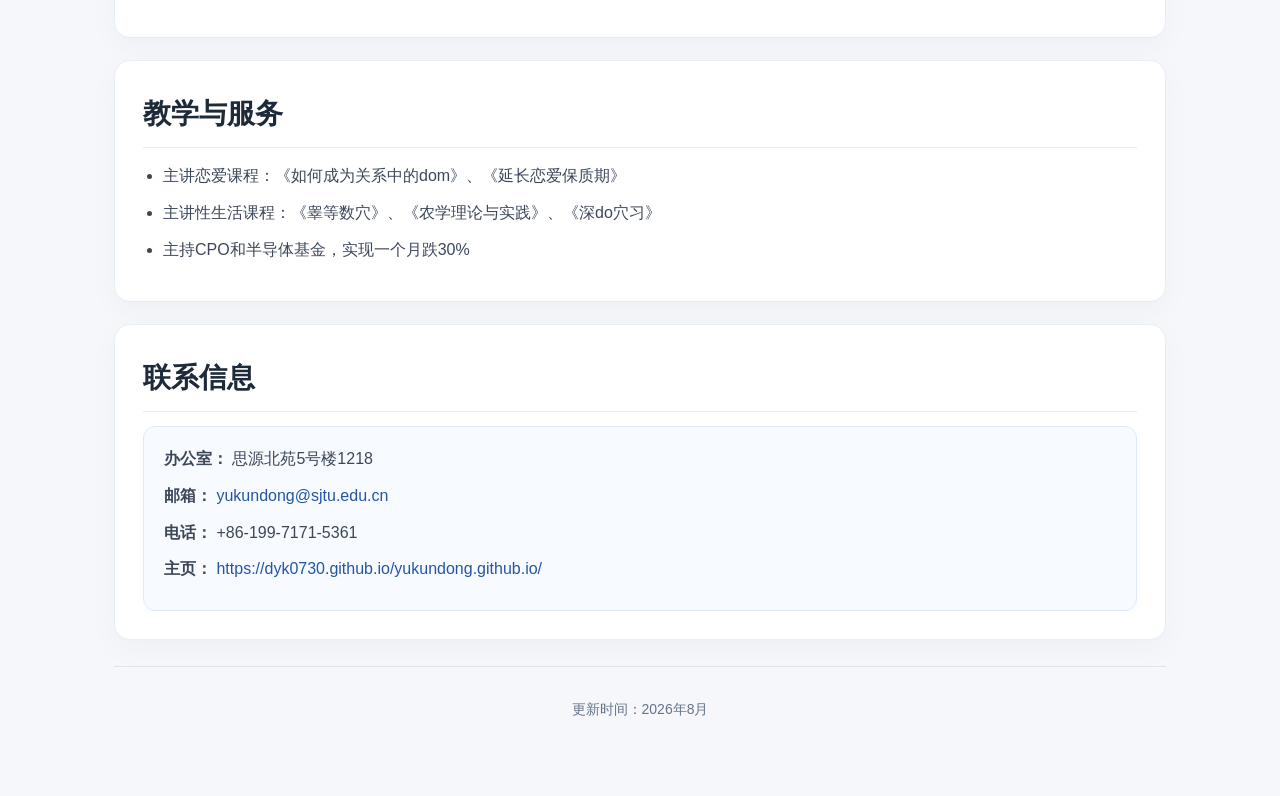
==== commit 1ac1dca5: "Add student articles to index.html" ====
--- a/index.html
+++ b/index.html
@@ -140,6 +140,26 @@
           <p>冻肉坐骑故事会，2026年第7卷，1-14.</p>
         </article>
     </div>
+
+    <div class="student-grid">
+        <article class="student-card">
+          <h3>希特勒指引下的冻肉军团如何开展第三次世界大战</h3>
+          <p class="time">2026.09.</p>
+          <p class="author">褚嘉明*，宁波福*，陈炫羽*，江梓山，董宇坤.</p>
+          <p>希特勒为什么伟大，1920年第1卷，1-990.</p>
+        </article>
+    </div>
+
+    <div class="student-grid">
+        <article class="student-card">
+          <h3>女神与舔狗：女性性器官的优越性</h3>
+          <p class="time">2026.09.</p>
+          <p class="author">姜卓言*，江梓山*，董宇坤.</p>
+          <p>艾滋病的由来，2020年第1卷，123-230.</p>
+        </article>
+    </div>
+      
+  
           <p class="student-note">* 为第一作者，一篇文章中出现多个则为共同一作.</p>
     
     </section>
